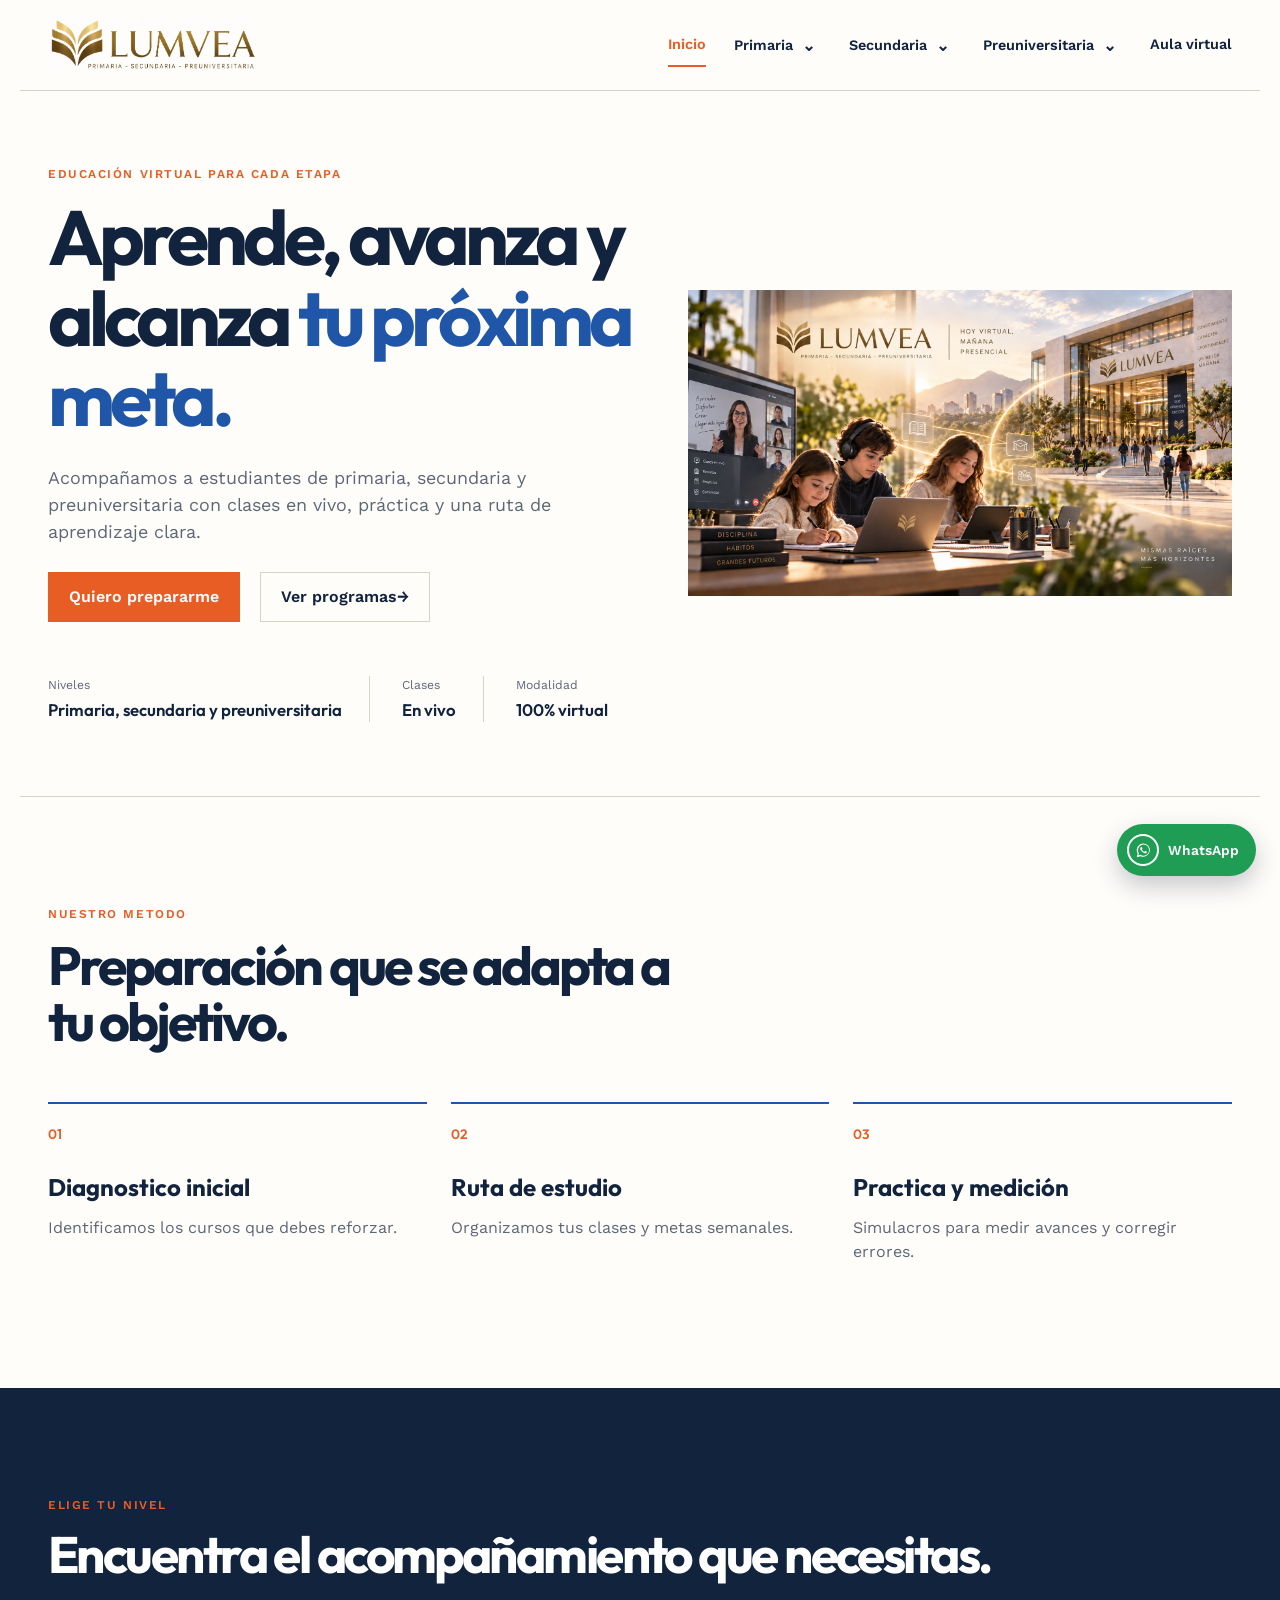
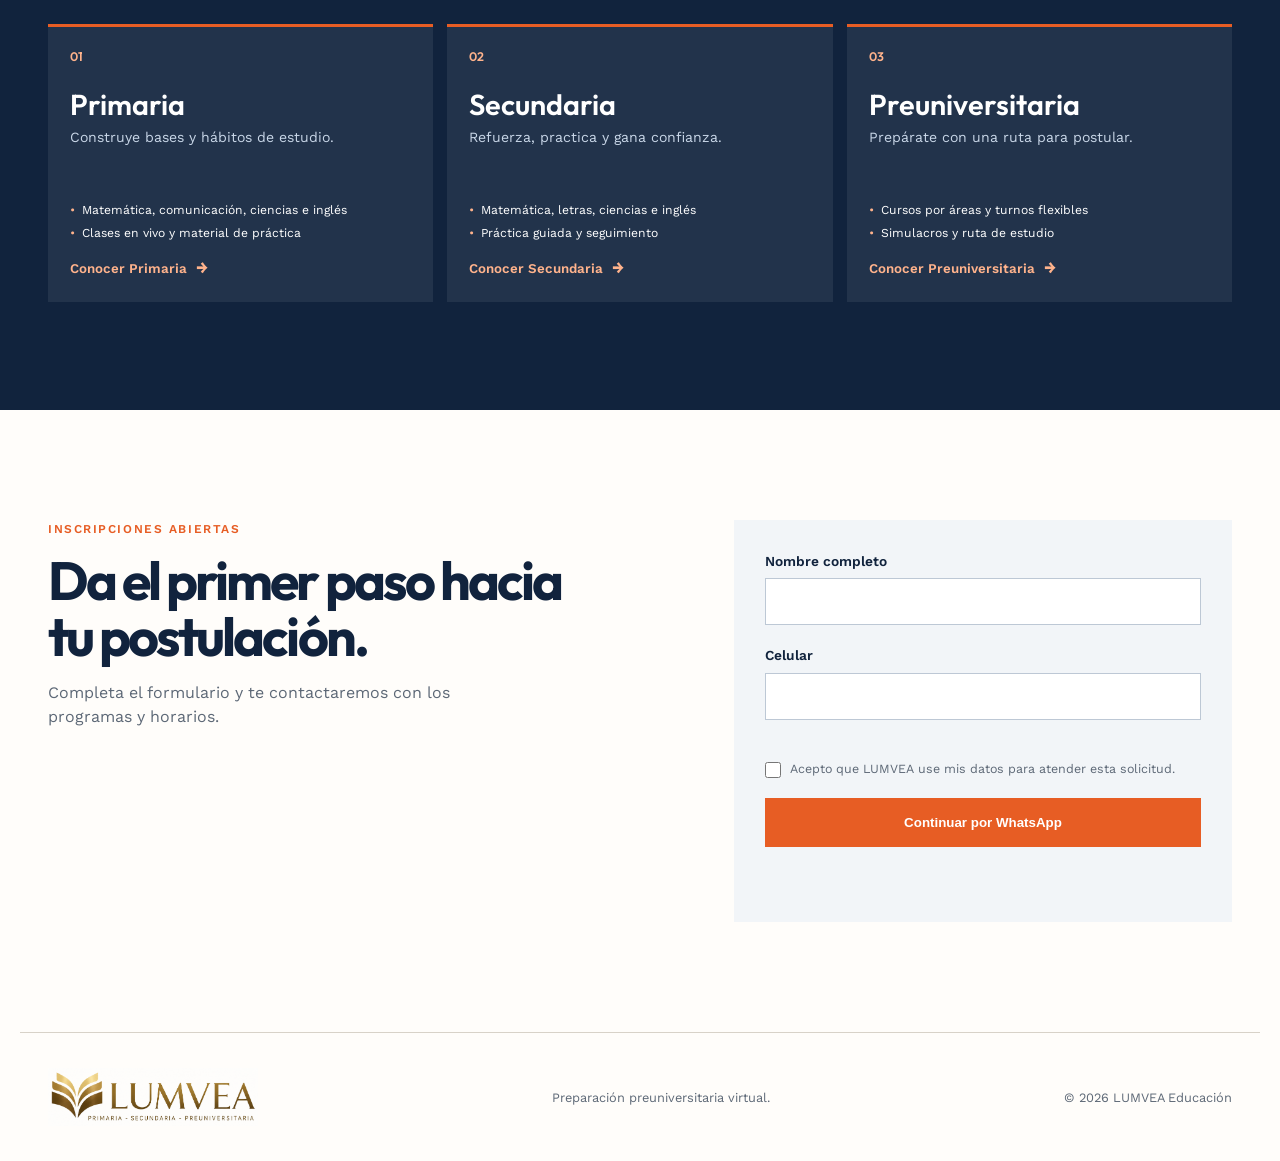
==== index.html @ f98b6818 "Initial LUMVEA website" ====
<!doctype html><html lang="es"><head><meta charset="UTF-8" /><meta name="viewport" content="width=device-width, initial-scale=1.0" /><meta name="description" content="LUMVEA Educación: preparación preuniversitaria virtual." /><title>LUMVEA Educación</title><link rel="preconnect" href="https://fonts.googleapis.com" /><link rel="preconnect" href="https://fonts.gstatic.com" crossorigin /><link href="https://fonts.googleapis.com/css2?family=Outfit:wght@400;500;600;700;800&family=Work+Sans:wght@400;500;600&display=swap" rel="stylesheet" /><link rel="stylesheet" href="styles.css" /></head><body><a class="skip-link" href="#contenido">Ir al contenido</a><header class="site-header"><a class="brand" href="index.html"><span class="brand-mark">L</span><span>Academia<br /><strong>Fibonacci</strong></span></a><button class="menu-button" type="button" aria-expanded="false" aria-controls="site-nav"><span class="sr-only">Abrir menu</span><span>Menu</span></button><nav id="site-nav" class="site-nav" aria-label="Navegacion principal"><a href="index.html">Inicio</a><a href="programas.html">Programas</a><a href="horarios.html">Horarios</a><a href="aula-virtual.html">Aula virtual</a><a class="nav-cta" href="#inscripción">Solicita información</a></nav></header><main id="contenido"><section class="hero"><div class="hero-copy"><p class="eyebrow">PREPARACION PREUNIVERSITARIA VIRTUAL</p><h1>Tu ingreso empieza con un <span>plan claro.</span></h1><p class="hero-text">Clases en vivo, simulacros y acompanamiento para construir el nivel que necesitas antes de postular.</p><div class="hero-actions"><a class="button button-primary" href="#inscripción">Quiero prepararme</a><a class="button button-plain" href="programas.html">Ver programas <span>&rarr;</span></a></div><dl class="hero-facts"><div><dt>Clases</dt><dd>En vivo</dd></div><div><dt>Grupos</dt><dd>Reducidos</dd></div><div><dt>Modalidad</dt><dd>100% virtual</dd></div></dl></div><div class="hero-art"><div class="orbit orbit-one"></div><div class="orbit orbit-two"></div><div class="math-card card-top"><span>f(n)</span><strong>2, 3, 5, 8, 13...</strong></div><div class="math-card card-bottom"><span>Meta</span><strong>Ingreso 2027</strong></div><div class="fibonacci"><span>1</span><span>1</span><span>2</span><span>3</span><span>5</span><span>8</span></div><p class="art-caption">Aprende con ritmo, practica con propósito.</p></div></section><section class="method section"><div class="section-heading"><p class="eyebrow">NUESTRO METODO</p><h2>Preparación que se adapta a tu objetivo.</h2></div><div class="method-grid"><article><span class="step">01</span><h3>Diagnostico inicial</h3><p>Identificamos los cursos que debes reforzar.</p></article><article><span class="step">02</span><h3>Ruta de estudio</h3><p>Organizamos tus clases y metas semanales.</p></article><article><span class="step">03</span><h3>Practica y medición</h3><p>Simulacros para medir avances y corregir errores.</p></article></div></section><section id="inscripción" class="enrollment section"><div class="enrollment-copy"><p class="eyebrow">INSCRIPCIONES ABIERTAS</p><h2>Da el primer paso hacia tu postulación.</h2><p>Completa el formulario y te contactaremos con los programas y horarios.</p></div><form id="interest-form" class="interest-form" novalidate><div class="form-row"><label for="name">Nombre completo</label><input id="name" name="name" required /></div><div class="form-row"><label for="phone">Celular</label><input id="phone" name="phone" inputmode="tel" required /></div><div class="form-row"><label for="program">Programa de interes</label><select id="program" name="program" required><option value="">Selecciona una opción</option><option>Por tema</option><option>Combinado</option><option>Integral</option></select></div><button class="button button-primary" type="submit">Solicitar información</button><p id="form-message" class="form-message" aria-live="polite"></p></form></section></main><footer class="site-footer"><a class="brand" href="index.html"><span class="brand-mark">L</span><span>Academia<br /><strong>Fibonacci</strong></span></a><p>Preparación preuniversitaria virtual.</p><p>&copy; <span id="year"></span> LUMVEA Educación</p></footer><script src="script.js"></script></body></html>
---- styles.css ----
:root { --ink: #11233d; --blue: #1f56a7; --blue-dark: #14386f; --orange: #e75d24; --cream: #f5f1e8; --paper: #fffdfa; --line: #d8d2c8; --muted: #5d6876; }
* { box-sizing: border-box; }
html { scroll-behavior: smooth; }
body { margin: 0; color: var(--ink); background: var(--paper); font-family: "Work Sans", sans-serif; line-height: 1.5; }
a { color: inherit; text-decoration: none; }
.skip-link { position: fixed; left: 1rem; top: -5rem; z-index: 10; padding: .7rem 1rem; background: var(--ink); color: #fff; }.skip-link:focus { top: 1rem; }
.site-header { max-width: 1240px; min-height: 86px; margin: auto; padding: 16px 28px; display: flex; align-items: center; justify-content: space-between; border-bottom: 1px solid var(--line); }
.brand { display: inline-flex; align-items: center; gap: 10px; font-size: .76rem; line-height: 1.02; letter-spacing: .06em; text-transform: uppercase; }.brand strong { font: 700 1.05rem "Outfit", sans-serif; letter-spacing: .02em; }.brand-mark { display: grid; place-items: center; width: 38px; height: 38px; background: var(--orange); color: #fff; font: 700 1.4rem "Outfit", sans-serif; }
.brand-logo { display: block; width: 210px; height: 58px; }.brand-logo img { display: block; width: 100%; height: 100%; object-fit: contain; }
.site-nav { display: flex; align-items: center; gap: 28px; font-size: .9rem; font-weight: 600; }.site-nav > a:not(.nav-cta):hover { color: var(--orange); }.nav-cta { padding: 10px 15px; border: 1px solid var(--ink); }.menu-button { display: none; border: 0; background: transparent; color: var(--ink); font: 600 .9rem "Work Sans", sans-serif; cursor: pointer; }
.site-nav a { position: relative; white-space: nowrap; }.site-nav .nav-active { color: var(--orange); }.site-nav .nav-active::after { content: ""; position: absolute; left: 0; right: 0; bottom: -11px; height: 2px; background: var(--orange); }
.nav-dropdown { position: relative; display: flex; align-items: center; gap: 3px; }.nav-dropdown button { border: 0; background: transparent; color: var(--ink); cursor: pointer; font: 600 .9rem "Work Sans", sans-serif; }.nav-dropdown-trigger { position: relative; padding: 7px 0; white-space: nowrap; }.nav-dropdown-arrow { width: 25px; height: 30px; font-size: 1rem !important; }.nav-dropdown .nav-active { color: var(--orange); }.nav-dropdown .nav-active::after { content: ""; position: absolute; left: 0; right: 0; bottom: -11px; height: 2px; background: var(--orange); }.nav-dropdown-panel { position: absolute; z-index: 10; top: calc(100% + 19px); left: -12px; display: none; width: 175px; padding: 8px; background: #fff; border: 1px solid var(--line); box-shadow: 0 12px 24px rgba(17,35,61,.12); }.nav-dropdown:hover .nav-dropdown-panel, .nav-dropdown:focus-within .nav-dropdown-panel, .nav-dropdown.is-open .nav-dropdown-panel { display: grid; }.nav-dropdown-panel a { padding: 9px; color: var(--ink); font-size: .82rem; }.nav-dropdown-panel a:hover { background: var(--cream); color: var(--blue); }
.hero, .section { max-width: 1240px; margin: auto; padding-left: 28px; padding-right: 28px; }.hero { min-height: 600px; display: grid; grid-template-columns: 1.04fr .96fr; gap: 50px; align-items: center; padding-top: 74px; padding-bottom: 74px; }.eyebrow { margin: 0 0 14px; color: var(--orange); font-size: .75rem; letter-spacing: .13em; font-weight: 600; }.hero h1, h2, h3 { font-family: "Outfit", sans-serif; line-height: 1.05; }.hero h1 { max-width: 690px; margin: 0; font-size: clamp(3.25rem, 6vw, 5.7rem); letter-spacing: -.065em; }.hero h1 span { color: var(--blue); }.hero-text { max-width: 560px; margin: 26px 0; color: var(--muted); font-size: 1.12rem; }.hero-actions { display: flex; flex-wrap: wrap; align-items: center; gap: 20px; }.button { display: inline-flex; align-items: center; justify-content: center; min-height: 49px; padding: 12px 20px; border: 1px solid transparent; font-weight: 600; cursor: pointer; transition: background .2s, color .2s, border-color .2s; }.button-primary { background: var(--orange); color: #fff; }.button-primary:hover, .button-primary:focus-visible { background: #c94713; }.button-plain { color: var(--ink); border-color: var(--line); }.button-plain:hover { border-color: var(--ink); }.hero-facts { display: flex; gap: 32px; margin: 54px 0 0; }.hero-facts div { padding-right: 27px; border-right: 1px solid var(--line); }.hero-facts div:last-child { border: 0; }.hero-facts dt { color: var(--muted); font-size: .76rem; }.hero-facts dd { margin: 3px 0 0; font-family: "Outfit", sans-serif; font-size: 1.05rem; font-weight: 600; }
.hero-art { position: relative; overflow: hidden; min-height: 445px; background: var(--blue); color: #fff; }.orbit { position: absolute; border: 1px solid rgba(255,255,255,.34); border-radius: 50%; }.orbit-one { width: 500px; height: 500px; left: 5%; top: -21%; }.orbit-two { width: 330px; height: 330px; right: -16%; bottom: -30%; }.math-card { position: absolute; z-index: 1; width: 190px; padding: 18px; background: var(--paper); color: var(--ink); box-shadow: 0 15px 30px rgba(10, 24, 53, .2); }.math-card span { display: block; margin-bottom: 5px; color: var(--orange); font-size: .72rem; font-weight: 600; text-transform: uppercase; }.math-card strong { font: 600 1.03rem "Outfit", sans-serif; }.card-top { top: 61px; right: 28px; }.card-bottom { bottom: 54px; left: 32px; }.fibonacci { position: absolute; left: 50%; top: 50%; width: 240px; height: 240px; transform: translate(-50%, -50%); }.fibonacci span { position: absolute; display: grid; place-items: center; border: 1px solid rgba(255,255,255,.65); font: 600 1.3rem "Outfit", sans-serif; }.fibonacci span:nth-child(1) { width: 40px; height: 40px; left: 0; top: 0; }.fibonacci span:nth-child(2) { width: 40px; height: 40px; left: 40px; top: 0; }.fibonacci span:nth-child(3) { width: 80px; height: 80px; left: 0; top: 40px; }.fibonacci span:nth-child(4) { width: 120px; height: 120px; left: 80px; top: 0; }.fibonacci span:nth-child(5) { width: 200px; height: 200px; left: 0; top: 120px; }.fibonacci span:nth-child(6) { width: 240px; height: 240px; left: 0; top: 0; }.art-caption { position: absolute; right: 28px; bottom: 25px; margin: 0; font: 500 .74rem "Outfit", sans-serif; letter-spacing: .08em; text-transform: uppercase; }
.section { padding-top: 108px; padding-bottom: 108px; }.section-heading { max-width: 650px; }.section h2 { margin: 0; font-size: clamp(2.3rem, 4.2vw, 4rem); letter-spacing: -.055em; }.method { border-top: 1px solid var(--line); }.method-grid { display: grid; grid-template-columns: repeat(3, 1fr); gap: 24px; margin-top: 52px; }.method-grid article { padding-top: 18px; border-top: 2px solid var(--blue); }.step, .program-index { color: var(--orange); font: 600 .85rem "Outfit", sans-serif; }.method-grid h3 { margin: 29px 0 12px; font-size: 1.5rem; }.method-grid p, .split-heading > p, .schedule-intro > p, .proof-content p { color: var(--muted); }
.page-intro { max-width: 950px; padding-top: 100px; padding-bottom: 64px; }.page-intro h1 { max-width: 800px; margin: 0; font: 700 clamp(3rem, 6vw, 5.6rem)/1 "Outfit", sans-serif; letter-spacing: -.06em; }.page-intro > p:last-child { max-width: 610px; margin: 24px 0 0; color: var(--muted); font-size: 1.08rem; }
.level-overview { display: grid; grid-template-columns: 1fr .36fr; gap: 72px; align-items: start; background: var(--cream); }.level-overview h2 { max-width: 700px; }.level-overview > div > p:last-child { max-width: 720px; color: var(--muted); }.level-overview aside { display: grid; grid-template-columns: 1fr; gap: 5px; padding: 26px; background: var(--ink); color: #fff; }.level-overview aside strong { color: #ffb38c; font: 700 2.4rem "Outfit", sans-serif; }.level-overview aside span { margin-bottom: 18px; color: #d7e1ef; font-size: .82rem; }
.interface-schedule { display: grid; grid-template-columns: .8fr 1.2fr; gap: 70px; align-items: center; border-top: 1px solid var(--line); }.interface-schedule h2, .level-router h2 { margin: 0; font-size: clamp(2.2rem, 4vw, 3.8rem); letter-spacing: -.05em; }.interface-schedule div > p:last-child { color: var(--muted); }.interface-schedule ol { margin: 0; padding: 0; list-style: none; border-top: 1px solid var(--ink); }.interface-schedule li { display: grid; grid-template-columns: 100px 1fr; gap: 15px; padding: 18px 0; border-bottom: 1px solid var(--line); }.interface-schedule li span { color: var(--orange); font: 600 .76rem "Outfit", sans-serif; }.interface-schedule li strong { font: 600 1rem "Outfit", sans-serif; }.level-router { max-width: none; background: var(--ink); color: #fff; padding-left: max(28px, calc((100vw - 1184px)/2)); padding-right: max(28px, calc((100vw - 1184px)/2)); }.level-router > div { display: grid; grid-template-columns: repeat(3, 1fr); gap: 14px; margin-top: 42px; }.level-router a { min-height: 278px; padding: 22px; display: flex; flex-direction: column; background: rgba(255,255,255,.07); border-top: 3px solid var(--orange); transition: background .2s, transform .2s; }.level-router a:hover { background: rgba(255,255,255,.13); transform: translateY(-3px); }.level-router a span { color: #ffb38c; font: 600 .78rem "Outfit", sans-serif; }.level-router a strong { margin-top: 22px; font: 600 1.8rem "Outfit", sans-serif; }.level-router a p { margin: 5px 0 0; color: #c9d7e8; font-size: .88rem; }.level-router a ul { display: grid; gap: 4px; margin: auto 0 0; padding: 0; list-style: none; }.level-router a li { color: #fff; font-size: .76rem; }.level-router a li::before { content: "•"; margin-right: 7px; color: #ffb38c; }.level-router a small { margin-top: 14px; color: #ffb38c; font-weight: 600; }.level-router a small b { margin-left: 5px; font-size: 1rem; }
.weekly-schedule { max-width: none; background: var(--ink); color: #fff; padding-left: max(28px, calc((100vw - 1184px)/2)); padding-right: max(28px, calc((100vw - 1184px)/2)); }.weekly-schedule-heading { display: grid; grid-template-columns: 1fr .6fr; gap: 60px; align-items: end; margin-bottom: 38px; }.weekly-schedule h2 { margin: 0; font-size: clamp(2.2rem, 4vw, 3.8rem); letter-spacing: -.05em; }.weekly-schedule-heading > p { margin: 0; color: #c8d6e8; }.schedule-table-wrap { overflow-x: auto; }.weekly-schedule table { width: 100%; min-width: 880px; border-collapse: collapse; background: rgba(255,255,255,.05); }.weekly-schedule th, .weekly-schedule td { padding: 16px 13px; border: 1px solid rgba(255,255,255,.18); text-align: left; vertical-align: top; }.weekly-schedule thead th { background: rgba(255,255,255,.12); color: #ffb38c; font: 600 .75rem "Outfit", sans-serif; letter-spacing: .06em; text-transform: uppercase; }.weekly-schedule tbody th { color: #fff; font: 600 .82rem "Outfit", sans-serif; white-space: nowrap; }.weekly-schedule td { color: #d8e3f0; font-size: .85rem; }
.level-subnav { max-width: 1240px; margin: 0 auto; padding: 0 28px 28px; display: flex; flex-wrap: wrap; gap: 8px; }.level-subnav a, .overview-links a { padding: 10px 14px; border: 1px solid var(--line); color: var(--ink); font-weight: 600; font-size: .86rem; }.level-subnav a:hover, .overview-links a:hover { border-color: var(--blue); background: var(--blue); color: #fff; }.level-content { border-top: 1px solid var(--line); }.level-content h2 { margin: 0; font-size: clamp(2.2rem, 4vw, 3.8rem); letter-spacing: -.05em; }.content-lead { max-width: 620px; color: var(--muted); }.course-grid { display: grid; grid-template-columns: repeat(2, 1fr); gap: 14px; margin-top: 38px; }.course-grid article, .block-list article { padding: 22px; background: var(--cream); border-top: 3px solid var(--orange); }.course-grid h3 { margin: 0; font-size: 1.45rem; }.course-grid p { margin: 8px 0 0; color: var(--muted); }.block-list { display: grid; grid-template-columns: repeat(2, 1fr); gap: 14px; margin-top: 38px; }.block-list article { display: grid; gap: 9px; }.block-list span { color: var(--orange); font: 600 .76rem "Outfit", sans-serif; }.block-list strong { font: 600 1.1rem "Outfit", sans-serif; }.overview-links { display: flex; flex-wrap: wrap; gap: 12px; margin-top: 34px; }
.course-grid a { display: inline-block; margin-top: 20px; color: var(--blue); font-size: .84rem; font-weight: 600; }.shift-switch { display: flex; gap: 8px; margin: 28px 0 16px; }.shift-button, .choose-package { border: 1px solid var(--line); background: #fff; color: var(--ink); padding: 10px 14px; font: 600 .84rem "Work Sans", sans-serif; cursor: pointer; }.shift-button.is-selected, .shift-button:hover, .choose-package:hover { border-color: var(--blue); background: var(--blue); color: #fff; }.level-table { max-width: 1184px; margin: 0 auto; }.choose-package { margin-top: 16px; color: var(--blue); }.package-selection { min-height: 24px; margin: 24px 0 0; color: var(--blue-dark); font-weight: 600; }
.course-area { margin: 0 0 16px !important; color: var(--orange) !important; font: 600 .7rem "Outfit", sans-serif; letter-spacing: .08em; text-transform: uppercase; }
.level-package-controls { margin: 28px 0 20px; }.level-package-filter { min-height: 40px; padding: 8px 14px; border: 1px solid #a9b7c6; background: #fff; color: var(--ink); font: 600 .82rem "Work Sans", sans-serif; cursor: pointer; }.level-package-filter:hover, .level-package-filter.is-selected { border-color: var(--blue); background: var(--blue); color: #fff; }.level-package-card[hidden] { display: none; }
.programs { background: var(--ink); color: #fff; max-width: none; padding-left: max(28px, calc((100vw - 1184px)/2)); padding-right: max(28px, calc((100vw - 1184px)/2)); }.split-heading { max-width: none; display: grid; grid-template-columns: 1.1fr .65fr; gap: 60px; align-items: end; }.split-heading > p { margin: 0; color: #cbd3df; }.program-grid { display: grid; grid-template-columns: repeat(4, 1fr); gap: 14px; margin-top: 56px; }.program-card { min-height: 283px; padding: 23px; background: rgba(255,255,255,.06); display: flex; flex-direction: column; }.program-card h3 { margin: 34px 0 10px; font-size: 1.55rem; }.program-card > p:not(.program-index) { margin: 0; color: #ced7e4; font-size: .92rem; }.program-card a { margin-top: auto; padding-top: 25px; color: #fff; font-weight: 600; font-size: .86rem; }.program-card a:hover { color: #ffb38c; }.feature-card { background: var(--orange); }.feature-card .program-index, .feature-card > p:not(.program-index) { color: #fff; }
.packages { max-width: none; background: #eef3f7; padding-left: max(28px, calc((100vw - 1184px)/2)); padding-right: max(28px, calc((100vw - 1184px)/2)); }.packages .split-heading > p { color: var(--muted); }.turn-choice { display: flex; flex-wrap: wrap; align-items: center; gap: 10px; margin-top: 42px; }.turn-choice > p, .package-step { margin: 0 8px 0 0; color: var(--ink); font-size: .88rem; }.turn-choice strong, .package-step strong, .package-note strong { color: var(--orange); }.turn-button { min-height: 48px; padding: 8px 13px; border: 1px solid #b5c0cd; background: #fff; color: var(--ink); text-align: left; font: 600 .84rem "Work Sans", sans-serif; cursor: pointer; }.turn-button small { display: block; margin-top: 2px; color: var(--muted); font-weight: 400; }.turn-button:hover, .turn-button.is-selected { border-color: var(--blue); background: var(--blue); color: #fff; }.turn-button.is-selected small { color: #dce8fa; }.turn-summary { margin: 17px 0 0; color: var(--muted); font-size: .8rem; }.block-times { display: grid; grid-template-columns: repeat(4, 1fr); gap: 1px; max-width: 760px; margin-top: 14px; background: #c8d1db; }.block-times span { padding: 10px; background: #fff; color: var(--muted); font-size: .7rem; }.block-times strong { display: block; margin-top: 3px; color: var(--ink); font: 600 .86rem "Outfit", sans-serif; }.pricing-explainer { max-width: 760px; margin-top: 1px; padding: 14px; border-left: 3px solid var(--orange); background: #fff; }.pricing-explainer strong { font: 600 .83rem "Outfit", sans-serif; }.pricing-explainer p { margin: 4px 0 0; color: var(--muted); font-size: .8rem; }.package-step { margin-top: 34px; }.package-key { display: flex; flex-wrap: wrap; gap: 8px; margin-top: 12px; }.package-key span { padding: 7px 9px; border-left: 2px solid var(--blue); background: #dbe7f4; color: var(--muted); font-size: .75rem; }.package-key b { color: var(--ink); }.package-grid { display: grid; grid-template-columns: repeat(4, 1fr); gap: 14px; margin-top: 15px; }.package-card { min-height: 314px; padding: 22px; display: flex; flex-direction: column; background: #fff; border-top: 3px solid var(--blue); }.package-label { margin: 0; color: var(--orange); font: 600 .68rem "Outfit", sans-serif; letter-spacing: .1em; }.package-card h3 { margin: 27px 0 10px; font-size: 1.45rem; }.package-card > p:not(.package-label):not(.price-row) { margin: 0; color: var(--muted); font-size: .88rem; }.price-row { display: flex; align-items: baseline; gap: 7px; margin: 9px 0 0; font-family: "Outfit", sans-serif; }.price-row:first-of-type { margin-top: auto; padding-top: 18px; }.price-row span { min-width: 74px; color: var(--muted); font: 500 .73rem "Work Sans", sans-serif; }.price-row del { color: var(--muted); font-size: .93rem; }.price-row strong { color: var(--orange); font-size: 1.25rem; }.price-row em { padding: 3px 6px; background: #fee1d3; color: #9b3510; font: 600 .62rem "Work Sans", sans-serif; font-style: normal; }.package-card a { margin-top: 16px; color: var(--blue); font-size: .84rem; font-weight: 600; }.package-card a:hover { color: var(--orange); }.package-card-complete { background: var(--ink); border-top-color: var(--orange); color: #fff; }.package-card-complete > p:not(.package-label):not(.price-row), .package-card-complete .price-row span, .package-card-complete .price-row del { color: #d6e0ed; }.package-card-complete .price-row em { background: #ffb38c; }.package-note { margin: 22px 0 0; color: var(--muted); font-size: .77rem; }
.packages { max-width: none; background: #eef3f7; padding-left: max(28px, calc((100vw - 1184px)/2)); padding-right: max(28px, calc((100vw - 1184px)/2)); }.packages .split-heading > p { color: var(--muted); }.turn-choice { display: flex; flex-wrap: wrap; align-items: center; gap: 10px; margin-top: 42px; }.turn-choice > p, .package-step { margin: 0 8px 0 0; color: var(--ink); font-size: .88rem; }.turn-choice strong, .package-step strong, .package-note strong { color: var(--orange); }.turn-button { min-height: 48px; padding: 8px 13px; border: 1px solid #b5c0cd; background: #fff; color: var(--ink); text-align: left; font: 600 .84rem "Work Sans", sans-serif; cursor: pointer; }.turn-button small { display: block; margin-top: 2px; color: var(--muted); font-weight: 400; }.turn-button:hover, .turn-button.is-selected { border-color: var(--blue); background: var(--blue); color: #fff; }.turn-button.is-selected small { color: #dce8fa; }.turn-summary { margin: 17px 0 0; color: var(--muted); font-size: .8rem; }.block-times { display: grid; grid-template-columns: repeat(4, 1fr); gap: 1px; max-width: 760px; margin-top: 14px; background: #c8d1db; }.block-times span { padding: 10px; background: #fff; color: var(--muted); font-size: .7rem; }.block-times strong { display: block; margin-top: 3px; color: var(--ink); font: 600 .86rem "Outfit", sans-serif; }.pricing-explainer { max-width: 760px; margin-top: 1px; padding: 14px; border-left: 3px solid var(--orange); background: #fff; }.pricing-explainer strong { font: 600 .83rem "Outfit", sans-serif; }.pricing-explainer p { margin: 4px 0 0; color: var(--muted); font-size: .8rem; }.package-step { margin-top: 34px; }.package-key { display: flex; flex-wrap: wrap; gap: 8px; margin-top: 12px; }.package-key span { padding: 7px 9px; border-left: 2px solid var(--blue); background: #dbe7f4; color: var(--muted); font-size: .75rem; }.package-key b { color: var(--ink); }.package-controls { display: flex; flex-wrap: wrap; gap: 8px; margin-top: 15px; }.package-filter { min-height: 39px; padding: 8px 12px; border: 1px solid #a9b7c6; background: #fff; color: var(--ink); font: 600 .78rem "Work Sans", sans-serif; cursor: pointer; }.package-filter:hover, .package-filter.is-selected { border-color: var(--blue); background: var(--blue); color: #fff; }.package-grid { display: grid; grid-template-columns: repeat(4, 1fr); gap: 14px; margin-top: 15px; }.package-card[hidden] { display: none; }.package-card { min-height: 314px; padding: 22px; display: flex; flex-direction: column; background: #fff; border-top: 3px solid var(--blue); }.package-label { margin: 0; color: var(--orange); font: 600 .68rem "Outfit", sans-serif; letter-spacing: .1em; }.package-card h3 { margin: 27px 0 10px; font-size: 1.45rem; }.package-card > p:not(.package-label):not(.price-row) { margin: 0; color: var(--muted); font-size: .88rem; }.price-row { display: flex; align-items: baseline; gap: 7px; margin: 9px 0 0; font-family: "Outfit", sans-serif; }.price-row:first-of-type { margin-top: auto; padding-top: 18px; }.price-row span { min-width: 74px; color: var(--muted); font: 500 .73rem "Work Sans", sans-serif; }.price-row del { color: var(--muted); font-size: .93rem; }.price-row strong { color: var(--orange); font-size: 1.25rem; }.price-row em { padding: 3px 6px; background: #fee1d3; color: #9b3510; font: 600 .62rem "Work Sans", sans-serif; font-style: normal; }.package-card a { margin-top: 16px; color: var(--blue); font-size: .84rem; font-weight: 600; }.package-card a:hover { color: var(--orange); }.package-card-complete { background: var(--ink); border-top-color: var(--orange); color: #fff; }.package-card-complete > p:not(.package-label):not(.price-row), .package-card-complete .price-row span, .package-card-complete .price-row del { color: #d6e0ed; }.package-card-complete .price-row em { background: #ffb38c; }.package-note { margin: 22px 0 0; color: var(--muted); font-size: .77rem; }
.schedule { display: grid; grid-template-columns: .87fr 1.13fr; gap: 80px; align-items: center; }.schedule-intro h2 { margin-bottom: 22px; }.text-link { display: inline-block; margin-top: 14px; color: var(--blue); font-weight: 600; border-bottom: 1px solid var(--blue); }.schedule-list { border-top: 1px solid var(--ink); }.schedule-list div { display: grid; grid-template-columns: .8fr 1.2fr .5fr; gap: 10px; padding: 22px 0; border-bottom: 1px solid var(--line); align-items: baseline; }.schedule-list span, .schedule-list small { color: var(--muted); font-size: .84rem; }.schedule-list strong { font: 600 clamp(1.25rem, 2.4vw, 2rem) "Outfit", sans-serif; }
.proof { max-width: none; background: var(--cream); padding-left: max(28px, calc((100vw - 1184px)/2)); padding-right: max(28px, calc((100vw - 1184px)/2)); }.proof-content { display: grid; grid-template-columns: 1.15fr .6fr; gap: 80px; align-items: end; }.proof-content h2 { font-size: clamp(2.45rem, 4.4vw, 4.3rem); }.proof-content p { margin: 0; }
.roles { background: var(--blue-dark); color: #fff; max-width: none; padding-left: max(28px, calc((100vw - 1184px)/2)); padding-right: max(28px, calc((100vw - 1184px)/2)); }.roles .split-heading > p { color: #d4e1f4; }.role-grid { display: grid; grid-template-columns: repeat(3, 1fr); gap: 16px; margin-top: 52px; }.role-grid article { min-height: 210px; padding: 24px; border: 1px solid rgba(255,255,255,.3); }.role-number { color: #ffaf85; font: 600 .78rem "Outfit", sans-serif; }.role-grid h3 { margin: 31px 0 10px; font-size: 1.55rem; }.role-grid p { margin: 0; color: #d4e1f4; font-size: .9rem; }
.enrollment { display: grid; grid-template-columns: 1fr .85fr; gap: 100px; padding-top: 110px; padding-bottom: 110px; }.enrollment-copy h2 { max-width: 540px; }.enrollment-copy > p:not(.eyebrow) { max-width: 470px; color: var(--muted); }.form-note { margin-top: 42px; font-size: .83rem; }.interest-form { display: grid; gap: 20px; padding: 31px; background: #f2f5f8; }.form-row { display: grid; gap: 7px; }.form-row label { font-weight: 600; font-size: .86rem; }.form-row input, .form-row select { width: 100%; min-height: 47px; padding: 10px; border: 1px solid #bdc8d5; border-radius: 0; background: #fff; color: var(--ink); font: inherit; }.form-row input:focus, .form-row select:focus, a:focus-visible, button:focus-visible { outline: 3px solid #ffb38c; outline-offset: 2px; }.form-message { min-height: 24px; margin: 0; color: var(--blue-dark); font-size: .86rem; }.site-footer { max-width: 1240px; margin: auto; padding: 35px 28px; display: flex; align-items: center; justify-content: space-between; gap: 20px; border-top: 1px solid var(--line); font-size: .8rem; color: var(--muted); }.site-footer p { margin: 0; }.sr-only { position: absolute; width: 1px; height: 1px; padding: 0; margin: -1px; overflow: hidden; clip: rect(0,0,0,0); white-space: nowrap; border: 0; }
@media (max-width: 820px) { .site-header { min-height: 72px; padding: 14px 20px; position: relative; }.menu-button { display: block; }.site-nav { display: none; position: absolute; z-index: 5; left: 0; right: 0; top: 100%; padding: 18px 20px; flex-direction: column; align-items: stretch; gap: 16px; background: var(--paper); border-bottom: 1px solid var(--line); }.site-nav.is-open { display: flex; }.nav-cta { text-align: center; }.hero, .section { padding-left: 20px; padding-right: 20px; }.hero { grid-template-columns: 1fr; gap: 42px; padding-top: 55px; }.hero-art { min-height: 390px; }.method-grid, .program-grid, .package-grid { grid-template-columns: repeat(2, 1fr); }.split-heading, .schedule, .proof-content, .enrollment { grid-template-columns: 1fr; gap: 36px; }.section { padding-top: 72px; padding-bottom: 72px; }.site-footer { padding: 28px 20px; flex-wrap: wrap; } }
@media (max-width: 500px) { .hero h1 { font-size: 3.15rem; }.hero-facts { gap: 12px; }.hero-facts div { padding-right: 12px; }.method-grid, .program-grid, .package-grid, .role-grid, .block-times { grid-template-columns: 1fr; }.program-card { min-height: 220px; }.schedule-list div { grid-template-columns: 1fr; gap: 3px; }.schedule-list strong { order: 3; }.hero-art { min-height: 350px; }.math-card { transform: scale(.82); }.card-top { transform-origin: top right; }.card-bottom { transform-origin: bottom left; }.fibonacci { transform: translate(-50%, -50%) scale(.75); }.art-caption { max-width: 180px; text-align: right; }.site-footer { align-items: flex-start; flex-direction: column; } }
@media (prefers-reduced-motion: reduce) { html { scroll-behavior: auto; } *, *::before, *::after { transition-duration: .01ms !important; animation-duration: .01ms !important; } }
@media (max-width: 820px) { .level-overview { grid-template-columns: 1fr; gap: 32px; } }
@media (max-width: 820px) { .interface-schedule { grid-template-columns: 1fr; gap: 32px; }.level-router > div { grid-template-columns: 1fr; } .site-nav .nav-active::after { display: none; } }
@media (max-width: 820px) { .nav-dropdown { display: grid; grid-template-columns: 1fr auto; }.nav-dropdown-panel { position: static; grid-column: 1 / -1; width: 100%; box-shadow: none; border: 0; background: var(--cream); }.nav-dropdown:hover .nav-dropdown-panel { display: none; }.nav-dropdown.is-open .nav-dropdown-panel { display: grid; }.nav-dropdown-panel a { padding-left: 16px; } }
@media (max-width: 820px) { .weekly-schedule-heading { grid-template-columns: 1fr; gap: 20px; } }
@media (max-width: 820px) { .course-grid, .block-list { grid-template-columns: 1fr; } }

@media (max-width: 820px) {
  .site-header { align-items: center; flex-wrap: wrap; }
  .site-nav.is-open { position: static; flex-basis: 100%; width: 100%; margin-top: 10px; padding: 12px 0 4px; border-top: 1px solid var(--line); border-bottom: 0; background: transparent; }
  .site-nav { max-height: calc(100vh - 90px); overflow-y: auto; }
  .site-nav > a, .nav-dropdown { min-height: 42px; }
  .nav-dropdown { width: 100%; }
  .nav-dropdown-panel { margin: 0; }
  .nav-dropdown:focus-within .nav-dropdown-panel, .nav-dropdown:hover .nav-dropdown-panel { display: none; }
  .nav-dropdown.is-open .nav-dropdown-panel { display: grid; }
  .menu-button { min-width: 48px; min-height: 44px; }
}

/* Level interfaces */
#level-interface { background: linear-gradient(180deg, #fffdfa 0, #fffdfa 42%, #f5f1e8 100%); }
#level-interface .page-intro { position: relative; overflow: hidden; }
#level-interface .page-intro { padding-top: 72px; padding-bottom: 42px; }
#level-interface .page-intro::after { content: ""; position: absolute; width: 310px; height: 310px; right: -120px; top: 20px; border: 1px solid #e6c476; border-radius: 50%; opacity: .7; }
.level-subnav { position: sticky; top: 0; z-index: 8; max-width: none; padding: 13px max(28px, calc((100vw - 1184px)/2)); background: rgba(255,253,250,.94); border-top: 1px solid var(--line); border-bottom: 1px solid var(--line); backdrop-filter: blur(12px); }
.level-subnav a { border: 0; border-bottom: 2px solid transparent; border-radius: 0; padding: 9px 3px; margin-right: 20px; color: var(--muted); }
.level-subnav a:hover, .level-subnav a.is-current { background: transparent; border-color: #b88724; color: #8a6419; }
.level-content { padding-top: 84px; padding-bottom: 96px; }
.level-start { padding-top: 58px; padding-bottom: 68px; }
.level-content h2 { max-width: 760px; }
.content-lead { font-size: 1.03rem; }
.course-grid { grid-template-columns: repeat(3, 1fr); gap: 16px; }
.course-grid article { min-height: 190px; display: flex; flex-direction: column; padding: 24px; background: #fff; border: 1px solid #e8dfd0; border-top: 4px solid #b88724; box-shadow: 0 8px 20px rgba(32,42,55,.06); transition: transform .2s, box-shadow .2s; }
.course-grid article:hover { transform: translateY(-4px); box-shadow: 0 16px 28px rgba(32,42,55,.1); }
.course-grid h3 { font-size: 1.3rem; line-height: 1.12; }
.course-grid a { margin-top: auto; padding-top: 18px; color: #8a6419; }
.course-grid .course-copy { margin: 11px 0 0; color: var(--muted); font-size: .88rem; line-height: 1.45; }
.course-area { color: #b88724 !important; }
.shift-switch { padding: 6px; width: fit-content; border: 1px solid #dfd4c2; background: #fff; }
.shift-button { border: 0; color: var(--muted); }
.shift-button.is-selected, .shift-button:hover { background: #173b76; color: #fff; }
.level-table { border: 1px solid #d8c9af; box-shadow: 0 12px 26px rgba(32,42,55,.08); }
.level-table table { background: #fff; }
.level-table thead th { background: #173b76; color: #fff; }
.level-table tbody th { color: #8a6419; background: #fff8e8; }
.level-table td { color: var(--ink); }
.shift-switch { border-radius: 12px; box-shadow: 0 5px 15px rgba(32,42,55,.06); }
.shift-button { display: grid; gap: 3px; text-align: left; border-radius: 7px; }
.shift-button small { color: inherit; font: 500 .7rem "Work Sans", sans-serif; opacity: .76; }
.schedule-hint { display: none; margin: 0 0 10px; color: var(--muted); font-size: .8rem; }
.level-table { padding: 7px; border: 1px solid #d6c19d; border-radius: 14px; background: #fff; box-shadow: 0 14px 32px rgba(32,42,55,.09); }
.level-table table { width: 100%; min-width: 0; border-collapse: separate; border-spacing: 0; table-layout: fixed; overflow: hidden; border-radius: 9px; }
.level-table th, .level-table td { padding: 17px 12px; border-right: 1px solid #e6dccb; border-bottom: 1px solid #e6dccb; text-align: center; vertical-align: middle; }
.level-table thead th { background: #173b76; color: #fff; font: 600 .86rem "Outfit", sans-serif; }
.level-table thead th:first-child { width: 126px; border-radius: 8px 0 0 0; }
.level-table thead th:last-child { border-radius: 0 8px 0 0; border-right: 0; }
.level-table tbody th { background: #fff8e8; color: #8a6419; font: 700 .85rem "Outfit", sans-serif; line-height: 1.45; }
.level-table tbody td { min-height: 84px; color: var(--ink); font: 500 .92rem "Work Sans", sans-serif; line-height: 1.38; }
.level-table tbody tr:nth-child(even) td { background: #fcfaf5; }
.level-table tr > *:last-child { border-right: 0; }
.level-table tbody tr:last-child > * { border-bottom: 0; }
.level-package-controls { padding: 7px; width: fit-content; border: 1px solid #dfd4c2; background: #fff; }
.level-package-filter { border: 0; color: var(--muted); }
.level-package-filter:hover, .level-package-filter.is-selected { background: #173b76; color: #fff; }
.level-package-card { min-height: 305px; background: #fff; border-top-color: #b88724; box-shadow: 0 8px 20px rgba(32,42,55,.06); }
.level-package-card .package-label { color: #b88724; }
.level-package-card h3 { font-size: 1.35rem; }
.level-package-card .package-subjects { margin: 12px 0 0; color: var(--muted); font-size: .79rem; line-height: 1.45; }
.level-package-card .package-subjects b { color: var(--ink); }
.choose-package { width: 100%; margin-top: 20px; border-color: #173b76; background: #173b76; color: #fff; }
.choose-package:hover { background: #b88724; border-color: #b88724; }
.package-selection { padding: 14px 16px; background: #edf4ee; color: #215a38; }
@media (max-width: 820px) { .level-subnav { top: 0; overflow-x: auto; flex-wrap: nowrap; }.level-subnav a { flex: 0 0 auto; }.course-grid { grid-template-columns: 1fr; }.level-content { padding-top: 62px; padding-bottom: 72px; } }
@media (max-width: 820px) { .schedule-hint { display: block; }.level-table table { width: 900px; min-width: 900px; } }

.price-row:first-of-type strong { position: relative; }
.price-row:first-of-type strong::after { content: "OFERTA SEMANAL"; position: absolute; left: 0; top: -18px; padding: 2px 5px; background: #fee1d3; color: #9b3510; font: 600 .52rem "Work Sans", sans-serif; letter-spacing: .03em; white-space: nowrap; }

.hero-art { min-height: 0; align-self: center; aspect-ratio: 16 / 9; background: #fff url("assets/lumvea-campus.png") center / contain no-repeat; }
.hero-art .orbit, .hero-art .math-card, .hero-art .fibonacci, .hero-art .art-caption { display: none; }
.whatsapp-float { position: fixed; z-index: 20; right: 24px; bottom: 24px; display: inline-flex; align-items: center; gap: 9px; min-height: 52px; padding: 9px 17px 9px 10px; border-radius: 999px; background: #1f9d55; color: #fff; box-shadow: 0 10px 24px rgba(17,35,61,.24); font: 600 .86rem "Work Sans", sans-serif; transition: background .2s, transform .2s; }
.whatsapp-float:hover, .whatsapp-float:focus-visible { background: #187b43; color: #fff; transform: translateY(-2px); }
.whatsapp-mark { display: grid; place-items: center; width: 32px; height: 32px; border: 2px solid currentColor; border-radius: 50%; }
.whatsapp-mark svg { width: 19px; height: 19px; }
.schedule-contact { margin: 0 0 18px; }
.form-selection { margin: 0; padding: 11px 13px; border-left: 3px solid var(--orange); background: #fff; color: var(--blue-dark); font-size: .84rem; font-weight: 600; }
.form-consent { display: flex; align-items: flex-start; gap: 9px; color: var(--muted); font-size: .78rem; line-height: 1.45; cursor: pointer; }
.form-consent input { width: 16px; height: 16px; margin: 2px 0 0; accent-color: var(--blue); }
.form-honeypot { position: absolute; left: -9999px; width: 1px; height: 1px; opacity: 0; pointer-events: none; }
@media (max-width: 500px) { .whatsapp-float { right: 16px; bottom: 16px; min-height: 48px; padding-right: 14px; } }
@media (max-width: 820px) { .hero-art { min-height: 0; aspect-ratio: 16 / 10; background-color: #fff; background-position: center; background-size: contain; } }
@media (max-width: 820px) {
  .site-nav.is-open { gap: 0; }
  .site-nav > a, .nav-dropdown { min-height: 52px; border-bottom: 1px solid var(--line); }
  .site-nav > a { display: flex; align-items: center; }
  .nav-dropdown { align-items: center; }
  .nav-dropdown-trigger { width: 100%; padding: 14px 0; text-align: left; }
  .nav-dropdown-arrow { display: grid; place-items: center; width: 44px; height: 44px; }
  .nav-dropdown-panel { margin: 0 -12px 0 0; }
  .nav-dropdown-panel a { padding: 11px 16px; }
}
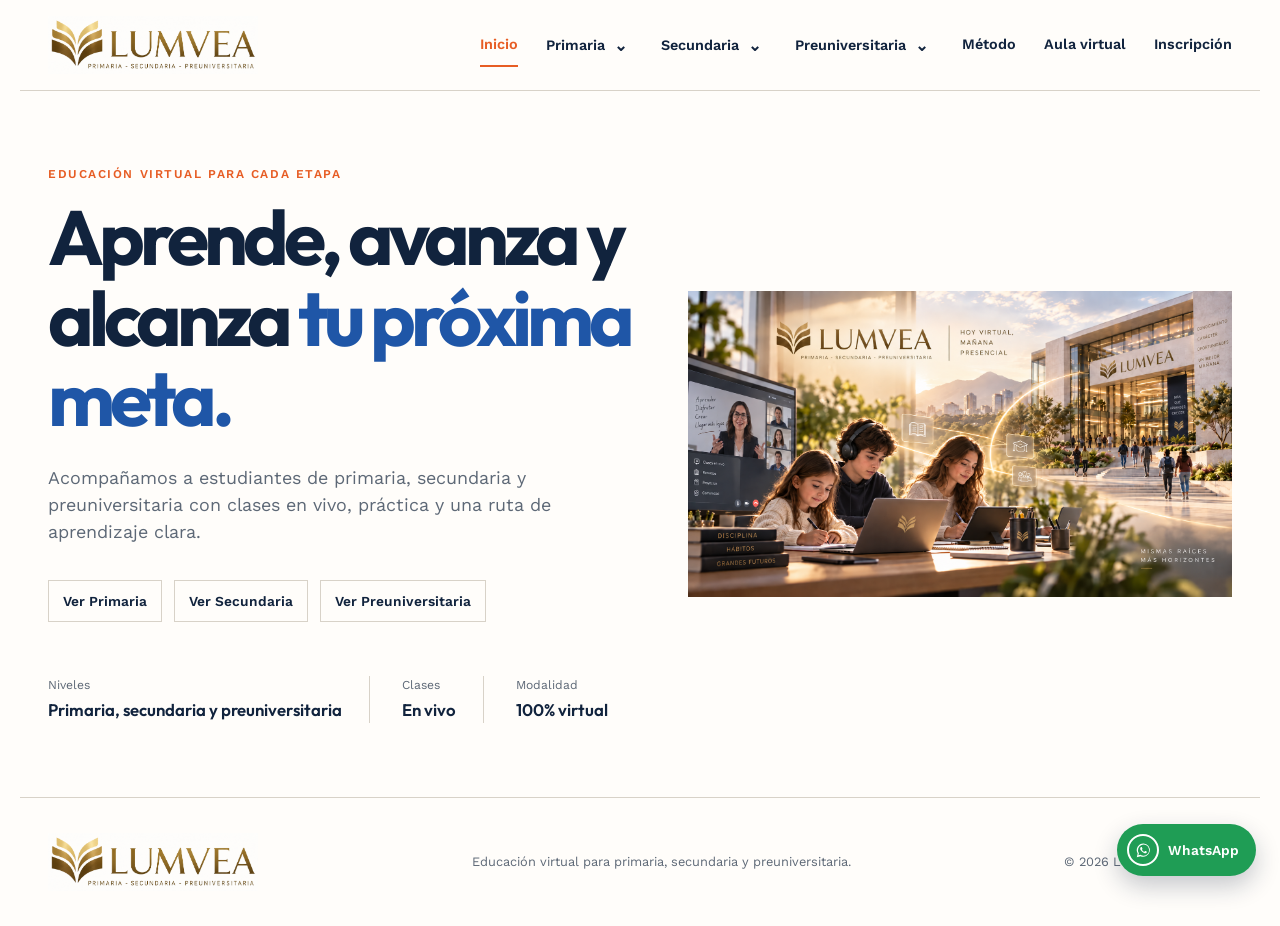
==== commit dce23c04: "Use LUMVEA Educación branding" ====
--- a/index.html
+++ b/index.html
@@ -1 +1,154 @@
-<!doctype html><html lang="es"><head><meta charset="UTF-8" /><meta name="viewport" content="width=device-width, initial-scale=1.0" /><meta name="description" content="LUMVEA Educación: preparación preuniversitaria virtual." /><title>LUMVEA Educación</title><link rel="preconnect" href="https://fonts.googleapis.com" /><link rel="preconnect" href="https://fonts.gstatic.com" crossorigin /><link href="https://fonts.googleapis.com/css2?family=Outfit:wght@400;500;600;700;800&family=Work+Sans:wght@400;500;600&display=swap" rel="stylesheet" /><link rel="stylesheet" href="styles.css" /></head><body><a class="skip-link" href="#contenido">Ir al contenido</a><header class="site-header"><a class="brand" href="index.html"><span class="brand-mark">L</span><span>Academia<br /><strong>Fibonacci</strong></span></a><button class="menu-button" type="button" aria-expanded="false" aria-controls="site-nav"><span class="sr-only">Abrir menu</span><span>Menu</span></button><nav id="site-nav" class="site-nav" aria-label="Navegacion principal"><a href="index.html">Inicio</a><a href="programas.html">Programas</a><a href="horarios.html">Horarios</a><a href="aula-virtual.html">Aula virtual</a><a class="nav-cta" href="#inscripción">Solicita información</a></nav></header><main id="contenido"><section class="hero"><div class="hero-copy"><p class="eyebrow">PREPARACION PREUNIVERSITARIA VIRTUAL</p><h1>Tu ingreso empieza con un <span>plan claro.</span></h1><p class="hero-text">Clases en vivo, simulacros y acompanamiento para construir el nivel que necesitas antes de postular.</p><div class="hero-actions"><a class="button button-primary" href="#inscripción">Quiero prepararme</a><a class="button button-plain" href="programas.html">Ver programas <span>&rarr;</span></a></div><dl class="hero-facts"><div><dt>Clases</dt><dd>En vivo</dd></div><div><dt>Grupos</dt><dd>Reducidos</dd></div><div><dt>Modalidad</dt><dd>100% virtual</dd></div></dl></div><div class="hero-art"><div class="orbit orbit-one"></div><div class="orbit orbit-two"></div><div class="math-card card-top"><span>f(n)</span><strong>2, 3, 5, 8, 13...</strong></div><div class="math-card card-bottom"><span>Meta</span><strong>Ingreso 2027</strong></div><div class="fibonacci"><span>1</span><span>1</span><span>2</span><span>3</span><span>5</span><span>8</span></div><p class="art-caption">Aprende con ritmo, practica con propósito.</p></div></section><section class="method section"><div class="section-heading"><p class="eyebrow">NUESTRO METODO</p><h2>Preparación que se adapta a tu objetivo.</h2></div><div class="method-grid"><article><span class="step">01</span><h3>Diagnostico inicial</h3><p>Identificamos los cursos que debes reforzar.</p></article><article><span class="step">02</span><h3>Ruta de estudio</h3><p>Organizamos tus clases y metas semanales.</p></article><article><span class="step">03</span><h3>Practica y medición</h3><p>Simulacros para medir avances y corregir errores.</p></article></div></section><section id="inscripción" class="enrollment section"><div class="enrollment-copy"><p class="eyebrow">INSCRIPCIONES ABIERTAS</p><h2>Da el primer paso hacia tu postulación.</h2><p>Completa el formulario y te contactaremos con los programas y horarios.</p></div><form id="interest-form" class="interest-form" novalidate><div class="form-row"><label for="name">Nombre completo</label><input id="name" name="name" required /></div><div class="form-row"><label for="phone">Celular</label><input id="phone" name="phone" inputmode="tel" required /></div><div class="form-row"><label for="program">Programa de interes</label><select id="program" name="program" required><option value="">Selecciona una opción</option><option>Por tema</option><option>Combinado</option><option>Integral</option></select></div><button class="button button-primary" type="submit">Solicitar información</button><p id="form-message" class="form-message" aria-live="polite"></p></form></section></main><footer class="site-footer"><a class="brand" href="index.html"><span class="brand-mark">L</span><span>Academia<br /><strong>Fibonacci</strong></span></a><p>Preparación preuniversitaria virtual.</p><p>&copy; <span id="year"></span> LUMVEA Educación</p></footer><script src="script.js"></script></body></html>
+<!doctype html>
+<html lang="es">
+  <head>
+    <meta charset="UTF-8" />
+    <meta name="viewport" content="width=device-width, initial-scale=1.0" />
+    <meta
+      name="description"
+      content="LUMVEA Educación: preparación preuniversitaria virtual."
+    />
+    <title>LUMVEA Educación</title>
+    <link rel="preconnect" href="https://fonts.googleapis.com" />
+    <link rel="preconnect" href="https://fonts.gstatic.com" crossorigin />
+    <link
+      href="https://fonts.googleapis.com/css2?family=Outfit:wght@400;500;600;700;800&family=Work+Sans:wght@400;500;600&display=swap"
+      rel="stylesheet"
+    />
+    <link rel="stylesheet" href="styles.css" />
+  </head>
+  <body>
+    <a class="skip-link" href="#contenido">Ir al contenido</a>
+    <header class="site-header">
+      <a class="brand" href="index.html"
+        ><span class="brand-mark">L</span
+        ><span>LUMVEA Educación</span></a
+      ><button
+        class="menu-button"
+        type="button"
+        aria-expanded="false"
+        aria-controls="site-nav"
+      >
+        <span class="sr-only">Abrir menu</span><span>Menu</span>
+      </button>
+      <nav id="site-nav" class="site-nav" aria-label="Navegacion principal">
+        <a href="index.html">Inicio</a><a href="programas.html">Programas</a
+        ><a href="horarios.html">Horarios</a
+        ><a href="aula-virtual.html">Aula virtual</a
+        ><a class="nav-cta" href="#inscripción">Solicita información</a>
+      </nav>
+    </header>
+    <main id="contenido">
+      <section class="hero">
+        <div class="hero-copy">
+          <p class="eyebrow">PREPARACION PREUNIVERSITARIA VIRTUAL</p>
+          <h1>Tu ingreso empieza con un <span>plan claro.</span></h1>
+          <p class="hero-text">
+            Clases en vivo, simulacros y acompanamiento para construir el nivel
+            que necesitas antes de postular.
+          </p>
+          <div class="hero-actions">
+            <a class="button button-primary" href="#inscripción"
+              >Quiero prepararme</a
+            ><a class="button button-plain" href="programas.html"
+              >Ver programas <span>&rarr;</span></a
+            >
+          </div>
+          <dl class="hero-facts">
+            <div>
+              <dt>Clases</dt>
+              <dd>En vivo</dd>
+            </div>
+            <div>
+              <dt>Grupos</dt>
+              <dd>Reducidos</dd>
+            </div>
+            <div>
+              <dt>Modalidad</dt>
+              <dd>100% virtual</dd>
+            </div>
+          </dl>
+        </div>
+        <div class="hero-art">
+          <div class="orbit orbit-one"></div>
+          <div class="orbit orbit-two"></div>
+          <div class="math-card card-top">
+            <span>f(n)</span><strong>2, 3, 5, 8, 13...</strong>
+          </div>
+          <div class="math-card card-bottom">
+            <span>Meta</span><strong>Ingreso 2027</strong>
+          </div>
+          <div class="fibonacci">
+            <span>1</span><span>1</span><span>2</span><span>3</span
+            ><span>5</span><span>8</span>
+          </div>
+          <p class="art-caption">Aprende con ritmo, practica con propósito.</p>
+        </div>
+      </section>
+      <section class="method section">
+        <div class="section-heading">
+          <p class="eyebrow">NUESTRO METODO</p>
+          <h2>Preparación que se adapta a tu objetivo.</h2>
+        </div>
+        <div class="method-grid">
+          <article>
+            <span class="step">01</span>
+            <h3>Diagnostico inicial</h3>
+            <p>Identificamos los cursos que debes reforzar.</p>
+          </article>
+          <article>
+            <span class="step">02</span>
+            <h3>Ruta de estudio</h3>
+            <p>Organizamos tus clases y metas semanales.</p>
+          </article>
+          <article>
+            <span class="step">03</span>
+            <h3>Practica y medición</h3>
+            <p>Simulacros para medir avances y corregir errores.</p>
+          </article>
+        </div>
+      </section>
+      <section id="inscripción" class="enrollment section">
+        <div class="enrollment-copy">
+          <p class="eyebrow">INSCRIPCIONES ABIERTAS</p>
+          <h2>Da el primer paso hacia tu postulación.</h2>
+          <p>
+            Completa el formulario y te contactaremos con los programas y
+            horarios.
+          </p>
+        </div>
+        <form id="interest-form" class="interest-form" novalidate>
+          <div class="form-row">
+            <label for="name">Nombre completo</label
+            ><input id="name" name="name" required />
+          </div>
+          <div class="form-row">
+            <label for="phone">Celular</label
+            ><input id="phone" name="phone" inputmode="tel" required />
+          </div>
+          <div class="form-row">
+            <label for="program">Programa de interes</label
+            ><select id="program" name="program" required>
+              <option value="">Selecciona una opción</option>
+              <option>Por tema</option>
+              <option>Combinado</option>
+              <option>Integral</option>
+            </select>
+          </div>
+          <button class="button button-primary" type="submit">
+            Solicitar información
+          </button>
+          <p id="form-message" class="form-message" aria-live="polite"></p>
+        </form>
+      </section>
+    </main>
+    <footer class="site-footer">
+      <a class="brand" href="index.html"
+        ><span class="brand-mark">L</span
+        ><span>LUMVEA Educación</span></a
+      >
+      <p>Preparación preuniversitaria virtual.</p>
+      <p>&copy; <span id="year"></span> LUMVEA Educación</p>
+    </footer>
+    <script src="script.js"></script>
+  </body>
+</html>
--- a/styles.css
+++ b/styles.css
@@ -9,7 +9,7 @@
 .brand-logo { display: block; width: 210px; height: 58px; }.brand-logo img { display: block; width: 100%; height: 100%; object-fit: contain; }
 .site-nav { display: flex; align-items: center; gap: 28px; font-size: .9rem; font-weight: 600; }.site-nav > a:not(.nav-cta):hover { color: var(--orange); }.nav-cta { padding: 10px 15px; border: 1px solid var(--ink); }.menu-button { display: none; border: 0; background: transparent; color: var(--ink); font: 600 .9rem "Work Sans", sans-serif; cursor: pointer; }
 .site-nav a { position: relative; white-space: nowrap; }.site-nav .nav-active { color: var(--orange); }.site-nav .nav-active::after { content: ""; position: absolute; left: 0; right: 0; bottom: -11px; height: 2px; background: var(--orange); }
-.nav-dropdown { position: relative; display: flex; align-items: center; gap: 3px; }.nav-dropdown button { border: 0; background: transparent; color: var(--ink); cursor: pointer; font: 600 .9rem "Work Sans", sans-serif; }.nav-dropdown-trigger { position: relative; padding: 7px 0; white-space: nowrap; }.nav-dropdown-arrow { width: 25px; height: 30px; font-size: 1rem !important; }.nav-dropdown .nav-active { color: var(--orange); }.nav-dropdown .nav-active::after { content: ""; position: absolute; left: 0; right: 0; bottom: -11px; height: 2px; background: var(--orange); }.nav-dropdown-panel { position: absolute; z-index: 10; top: calc(100% + 19px); left: -12px; display: none; width: 175px; padding: 8px; background: #fff; border: 1px solid var(--line); box-shadow: 0 12px 24px rgba(17,35,61,.12); }.nav-dropdown:hover .nav-dropdown-panel, .nav-dropdown:focus-within .nav-dropdown-panel, .nav-dropdown.is-open .nav-dropdown-panel { display: grid; }.nav-dropdown-panel a { padding: 9px; color: var(--ink); font-size: .82rem; }.nav-dropdown-panel a:hover { background: var(--cream); color: var(--blue); }
+.nav-dropdown { position: relative; display: flex; align-items: center; gap: 3px; }.nav-dropdown button { border: 0; background: transparent; color: var(--ink); cursor: pointer; font: 600 .9rem "Work Sans", sans-serif; }.nav-dropdown-trigger { position: relative; padding: 7px 0; white-space: nowrap; }.nav-dropdown-arrow { width: 25px; height: 30px; font-size: 1rem !important; }.nav-dropdown .nav-active { color: var(--orange); }.nav-dropdown .nav-active::after { content: ""; position: absolute; left: 0; right: 0; bottom: -11px; height: 2px; background: var(--orange); }.nav-dropdown-panel { position: absolute; z-index: 10; top: 100%; left: -12px; display: none; width: 175px; padding: 8px; background: #fff; border: 1px solid var(--line); box-shadow: 0 12px 24px rgba(17,35,61,.12); }.nav-dropdown:hover .nav-dropdown-panel, .nav-dropdown:focus-within .nav-dropdown-panel, .nav-dropdown.is-open .nav-dropdown-panel { display: grid; }.nav-dropdown-panel a { padding: 9px; color: var(--ink); font-size: .82rem; }.nav-dropdown-panel a:hover { background: var(--cream); color: var(--blue); }
 .hero, .section { max-width: 1240px; margin: auto; padding-left: 28px; padding-right: 28px; }.hero { min-height: 600px; display: grid; grid-template-columns: 1.04fr .96fr; gap: 50px; align-items: center; padding-top: 74px; padding-bottom: 74px; }.eyebrow { margin: 0 0 14px; color: var(--orange); font-size: .75rem; letter-spacing: .13em; font-weight: 600; }.hero h1, h2, h3 { font-family: "Outfit", sans-serif; line-height: 1.05; }.hero h1 { max-width: 690px; margin: 0; font-size: clamp(3.25rem, 6vw, 5.7rem); letter-spacing: -.065em; }.hero h1 span { color: var(--blue); }.hero-text { max-width: 560px; margin: 26px 0; color: var(--muted); font-size: 1.12rem; }.hero-actions { display: flex; flex-wrap: wrap; align-items: center; gap: 20px; }.button { display: inline-flex; align-items: center; justify-content: center; min-height: 49px; padding: 12px 20px; border: 1px solid transparent; font-weight: 600; cursor: pointer; transition: background .2s, color .2s, border-color .2s; }.button-primary { background: var(--orange); color: #fff; }.button-primary:hover, .button-primary:focus-visible { background: #c94713; }.button-plain { color: var(--ink); border-color: var(--line); }.button-plain:hover { border-color: var(--ink); }.hero-facts { display: flex; gap: 32px; margin: 54px 0 0; }.hero-facts div { padding-right: 27px; border-right: 1px solid var(--line); }.hero-facts div:last-child { border: 0; }.hero-facts dt { color: var(--muted); font-size: .76rem; }.hero-facts dd { margin: 3px 0 0; font-family: "Outfit", sans-serif; font-size: 1.05rem; font-weight: 600; }
 .hero-art { position: relative; overflow: hidden; min-height: 445px; background: var(--blue); color: #fff; }.orbit { position: absolute; border: 1px solid rgba(255,255,255,.34); border-radius: 50%; }.orbit-one { width: 500px; height: 500px; left: 5%; top: -21%; }.orbit-two { width: 330px; height: 330px; right: -16%; bottom: -30%; }.math-card { position: absolute; z-index: 1; width: 190px; padding: 18px; background: var(--paper); color: var(--ink); box-shadow: 0 15px 30px rgba(10, 24, 53, .2); }.math-card span { display: block; margin-bottom: 5px; color: var(--orange); font-size: .72rem; font-weight: 600; text-transform: uppercase; }.math-card strong { font: 600 1.03rem "Outfit", sans-serif; }.card-top { top: 61px; right: 28px; }.card-bottom { bottom: 54px; left: 32px; }.fibonacci { position: absolute; left: 50%; top: 50%; width: 240px; height: 240px; transform: translate(-50%, -50%); }.fibonacci span { position: absolute; display: grid; place-items: center; border: 1px solid rgba(255,255,255,.65); font: 600 1.3rem "Outfit", sans-serif; }.fibonacci span:nth-child(1) { width: 40px; height: 40px; left: 0; top: 0; }.fibonacci span:nth-child(2) { width: 40px; height: 40px; left: 40px; top: 0; }.fibonacci span:nth-child(3) { width: 80px; height: 80px; left: 0; top: 40px; }.fibonacci span:nth-child(4) { width: 120px; height: 120px; left: 80px; top: 0; }.fibonacci span:nth-child(5) { width: 200px; height: 200px; left: 0; top: 120px; }.fibonacci span:nth-child(6) { width: 240px; height: 240px; left: 0; top: 0; }.art-caption { position: absolute; right: 28px; bottom: 25px; margin: 0; font: 500 .74rem "Outfit", sans-serif; letter-spacing: .08em; text-transform: uppercase; }
 .section { padding-top: 108px; padding-bottom: 108px; }.section-heading { max-width: 650px; }.section h2 { margin: 0; font-size: clamp(2.3rem, 4.2vw, 4rem); letter-spacing: -.055em; }.method { border-top: 1px solid var(--line); }.method-grid { display: grid; grid-template-columns: repeat(3, 1fr); gap: 24px; margin-top: 52px; }.method-grid article { padding-top: 18px; border-top: 2px solid var(--blue); }.step, .program-index { color: var(--orange); font: 600 .85rem "Outfit", sans-serif; }.method-grid h3 { margin: 29px 0 12px; font-size: 1.5rem; }.method-grid p, .split-heading > p, .schedule-intro > p, .proof-content p { color: var(--muted); }
@@ -116,9 +116,14 @@
 .whatsapp-mark svg { width: 19px; height: 19px; }
 .schedule-contact { margin: 0 0 18px; }
 .form-selection { margin: 0; padding: 11px 13px; border-left: 3px solid var(--orange); background: #fff; color: var(--blue-dark); font-size: .84rem; font-weight: 600; }
+.package-contact { display: inline-block; margin-top: 12px; color: var(--blue-dark); font-size: .84rem; font-weight: 600; }
 .form-consent { display: flex; align-items: flex-start; gap: 9px; color: var(--muted); font-size: .78rem; line-height: 1.45; cursor: pointer; }
 .form-consent input { width: 16px; height: 16px; margin: 2px 0 0; accent-color: var(--blue); }
 .form-honeypot { position: absolute; left: -9999px; width: 1px; height: 1px; opacity: 0; pointer-events: none; }
+.cf-turnstile { min-height: 65px; }
+.package-card .choose-package { color: #fff; }
+.package-card .choose-package:hover, .package-card .choose-package:focus-visible { color: #fff; }
+.interest-form input[type="text"], .interest-form input[type="tel"] { position: relative; z-index: 1; pointer-events: auto; }
 @media (max-width: 500px) { .whatsapp-float { right: 16px; bottom: 16px; min-height: 48px; padding-right: 14px; } }
 @media (max-width: 820px) { .hero-art { min-height: 0; aspect-ratio: 16 / 10; background-color: #fff; background-position: center; background-size: contain; } }
 @media (max-width: 820px) {
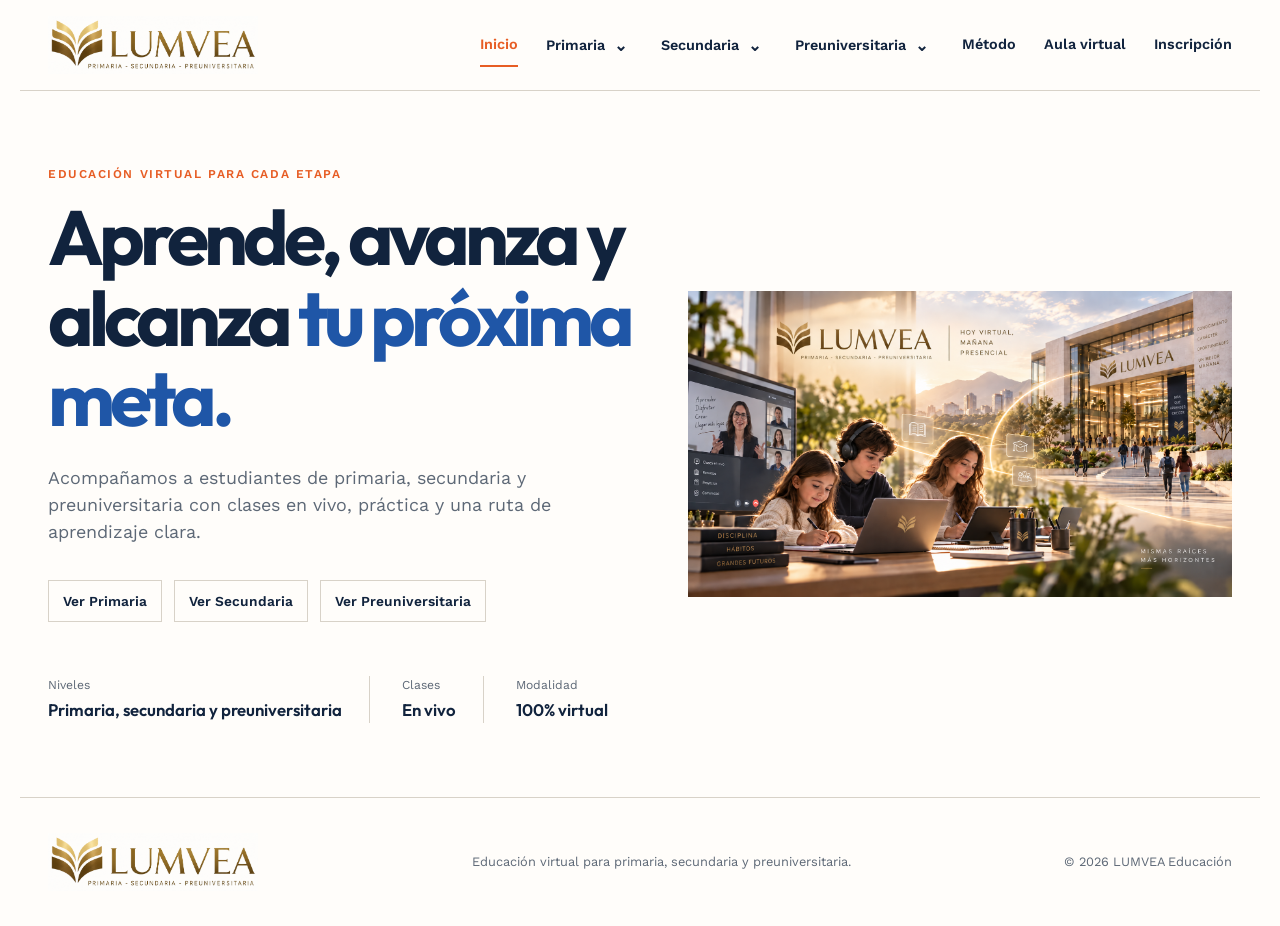
==== commit 73e8e9ea: "Start student virtual classroom" ====
--- a/index.html
+++ b/index.html
@@ -33,7 +33,7 @@
       <nav id="site-nav" class="site-nav" aria-label="Navegacion principal">
         <a href="index.html">Inicio</a><a href="programas.html">Programas</a
         ><a href="horarios.html">Horarios</a
-        ><a href="aula-virtual.html">Aula virtual</a
+        ><a href="aula/">Aula virtual</a
         ><a class="nav-cta" href="#inscripción">Solicita información</a>
       </nav>
     </header>
--- a/styles.css
+++ b/styles.css
@@ -81,13 +81,13 @@
 .shift-button small { color: inherit; font: 500 .7rem "Work Sans", sans-serif; opacity: .76; }
 .schedule-hint { display: none; margin: 0 0 10px; color: var(--muted); font-size: .8rem; }
 .level-table { padding: 7px; border: 1px solid #d6c19d; border-radius: 14px; background: #fff; box-shadow: 0 14px 32px rgba(32,42,55,.09); }
-.level-table table { width: 100%; min-width: 0; border-collapse: separate; border-spacing: 0; table-layout: fixed; overflow: hidden; border-radius: 9px; }
-.level-table th, .level-table td { padding: 17px 12px; border-right: 1px solid #e6dccb; border-bottom: 1px solid #e6dccb; text-align: center; vertical-align: middle; }
+.level-table table { width: 100%; min-width: 1080px; border-collapse: separate; border-spacing: 0; table-layout: auto; overflow: hidden; border-radius: 9px; }
+.level-table th, .level-table td { min-width: 126px; padding: 17px 10px; border-right: 1px solid #e6dccb; border-bottom: 1px solid #e6dccb; text-align: center; vertical-align: middle; }
 .level-table thead th { background: #173b76; color: #fff; font: 600 .86rem "Outfit", sans-serif; }
 .level-table thead th:first-child { width: 126px; border-radius: 8px 0 0 0; }
 .level-table thead th:last-child { border-radius: 0 8px 0 0; border-right: 0; }
 .level-table tbody th { background: #fff8e8; color: #8a6419; font: 700 .85rem "Outfit", sans-serif; line-height: 1.45; }
-.level-table tbody td { min-height: 84px; color: var(--ink); font: 500 .92rem "Work Sans", sans-serif; line-height: 1.38; }
+.level-table tbody td { min-height: 84px; overflow-wrap: normal; word-break: normal; color: var(--ink); font: 500 .92rem "Work Sans", sans-serif; line-height: 1.38; }
 .level-table tbody tr:nth-child(even) td { background: #fcfaf5; }
 .level-table tr > *:last-child { border-right: 0; }
 .level-table tbody tr:last-child > * { border-bottom: 0; }
@@ -103,7 +103,7 @@
 .choose-package:hover { background: #b88724; border-color: #b88724; }
 .package-selection { padding: 14px 16px; background: #edf4ee; color: #215a38; }
 @media (max-width: 820px) { .level-subnav { top: 0; overflow-x: auto; flex-wrap: nowrap; }.level-subnav a { flex: 0 0 auto; }.course-grid { grid-template-columns: 1fr; }.level-content { padding-top: 62px; padding-bottom: 72px; } }
-@media (max-width: 820px) { .schedule-hint { display: block; }.level-table table { width: 900px; min-width: 900px; } }
+@media (max-width: 820px) { .schedule-hint { display: block; }.level-table table { width: 1080px; min-width: 1080px; } }
 
 .price-row:first-of-type strong { position: relative; }
 .price-row:first-of-type strong::after { content: "OFERTA SEMANAL"; position: absolute; left: 0; top: -18px; padding: 2px 5px; background: #fee1d3; color: #9b3510; font: 600 .52rem "Work Sans", sans-serif; letter-spacing: .03em; white-space: nowrap; }
@@ -114,19 +114,61 @@
 .whatsapp-float:hover, .whatsapp-float:focus-visible { background: #187b43; color: #fff; transform: translateY(-2px); }
 .whatsapp-mark { display: grid; place-items: center; width: 32px; height: 32px; border: 2px solid currentColor; border-radius: 50%; }
 .whatsapp-mark svg { width: 19px; height: 19px; }
-.schedule-contact { margin: 0 0 18px; }
+.schedule-package-legend { display: flex; flex-wrap: wrap; gap: 10px 18px; margin: 0 0 18px; color: var(--muted); font-size: .8rem; }
+.schedule-key { display: inline-flex; align-items: center; gap: 7px; }
+.schedule-key::before { width: 11px; height: 11px; border: 1px solid #c8d1c9; content: ""; }
+.schedule-key-included::before { border-color: #2f7a4b; background: #ddf1e3; }
+.schedule-key-excluded::before { background: #fff; }
+.level-table td.is-package-subject { background: #ddf1e3; color: #1b5a35; font-weight: 700; box-shadow: inset 3px 0 0 #2f7a4b; }
+.level-table td.is-package-excluded { background: #fff; color: var(--muted); }
 .form-selection { margin: 0; padding: 11px 13px; border-left: 3px solid var(--orange); background: #fff; color: var(--blue-dark); font-size: .84rem; font-weight: 600; }
 .package-contact { display: inline-block; margin-top: 12px; color: var(--blue-dark); font-size: .84rem; font-weight: 600; }
+.custom-promotion { max-width: 1184px; margin: 0 auto; padding-top: 28px; }
+.promo-rules { display: flex; flex-wrap: wrap; gap: 10px; margin: 18px 0; }
+.promo-rules span { padding: 8px 11px; border-left: 3px solid #b88724; background: #fff8e8; color: var(--blue-dark); font-size: .8rem; }
+.promo-course-grid { display: grid; grid-template-columns: repeat(3, 1fr); gap: 10px; margin: 24px 0; }
+.promo-course-option { display: flex; gap: 10px; min-height: 64px; padding: 13px; border: 1px solid var(--line); background: #fff; cursor: pointer; }
+.promo-course-option:has(input:checked) { border-color: #2f7a4b; background: #ddf1e3; }
+.promo-course-option input { width: 18px; height: 18px; margin: 2px 0 0; accent-color: #2f7a4b; }
+.promo-course-option span { display: grid; gap: 3px; }
+.promo-course-option b { color: var(--ink); font-size: .88rem; }
+.promo-course-option small { color: var(--muted); font-size: .74rem; }
+.promo-summary { min-height: 48px; margin-bottom: 14px; padding: 13px; background: #edf4ee; color: #215a38; font-size: .88rem; }
+.promo-frequency { margin: 0 0 16px; }
+.promo-frequency p { margin: 0 0 8px; color: var(--ink); font-size: .86rem; font-weight: 600; }
+.promo-frequency > div { display: flex; flex-wrap: wrap; gap: 8px; }
+.promo-frequency button { border: 1px solid var(--line); background: #fff; color: var(--blue-dark); padding: 10px 14px; font: 600 .84rem "Work Sans", sans-serif; }
+.promo-frequency button.is-selected { border-color: #173b76; background: #173b76; color: #fff; }
+.custom-promo-continue:disabled { cursor: not-allowed; border-color: #c8d1c9; background: #c8d1c9; color: #fff; }
 .form-consent { display: flex; align-items: flex-start; gap: 9px; color: var(--muted); font-size: .78rem; line-height: 1.45; cursor: pointer; }
 .form-consent input { width: 16px; height: 16px; margin: 2px 0 0; accent-color: var(--blue); }
 .form-honeypot { position: absolute; left: -9999px; width: 1px; height: 1px; opacity: 0; pointer-events: none; }
 .cf-turnstile { min-height: 65px; }
 .package-card .choose-package { color: #fff; }
 .package-card .choose-package:hover, .package-card .choose-package:focus-visible { color: #fff; }
+.package-turn-actions { display: grid; grid-template-columns: 1fr 1fr; gap: 8px; margin-top: 20px; }
+.package-turn-actions .choose-package { margin-top: 0; font-size: .76rem; }
+.package-turn-actions .choose-package:last-child { border-color: #b88724; background: #fff8e8; color: var(--blue-dark); }
+.package-turn-actions .choose-package:last-child:hover { background: #b88724; color: #fff; }
+.promotion-turns { display: flex; flex-wrap: wrap; align-items: center; gap: 9px; margin-top: 16px; }
+.promotion-turns p { width: 100%; margin: 0; color: var(--ink); font-size: .86rem; font-weight: 600; }
+.schedule-selection-summary { display: flex; flex-wrap: wrap; align-items: center; gap: 10px 14px; margin: 0 0 18px; padding: 12px; border-left: 3px solid #2f7a4b; background: #edf4ee; }
+.schedule-selection-label { margin: 0; color: #215a38; font: 600 .8rem "Outfit", sans-serif; text-transform: uppercase; letter-spacing: .06em; }
+.schedule-selection-price { flex: 1 1 360px; color: #215a38; font-size: .84rem; }
+.schedule-selection-frequency { display: flex; flex-wrap: wrap; gap: 6px; }
+.schedule-selection-frequency[hidden], .promo-frequency[hidden] { display: none; }
+.schedule-selection-frequency button { border: 1px solid #173b76; background: #fff; color: var(--blue-dark); padding: 8px 10px; font: 600 .76rem "Work Sans", sans-serif; cursor: pointer; }
+.schedule-selection-frequency button.is-selected { background: #173b76; color: #fff; }
+.schedule-selection-summary [data-confirm-schedule-selection] { min-height: 38px; padding: 8px 12px; font-size: .8rem; }
+.schedule-selection-summary [data-confirm-schedule-selection][aria-disabled="true"] { cursor: not-allowed; background: #c8d1c9; border-color: #c8d1c9; pointer-events: none; }
+.level-table td[role="button"] { cursor: pointer; transition: background .15s, color .15s, box-shadow .15s; }
+.level-table td[role="button"]:focus-visible { outline: 3px solid #b88724; outline-offset: -3px; }
 .interest-form input[type="text"], .interest-form input[type="tel"] { position: relative; z-index: 1; pointer-events: auto; }
 @media (max-width: 500px) { .whatsapp-float { right: 16px; bottom: 16px; min-height: 48px; padding-right: 14px; } }
 @media (max-width: 820px) { .hero-art { min-height: 0; aspect-ratio: 16 / 10; background-color: #fff; background-position: center; background-size: contain; } }
 @media (max-width: 820px) {
+  .promo-course-grid { grid-template-columns: 1fr; }
+  .package-turn-actions { grid-template-columns: 1fr; }
   .site-nav.is-open { gap: 0; }
   .site-nav > a, .nav-dropdown { min-height: 52px; border-bottom: 1px solid var(--line); }
   .site-nav > a { display: flex; align-items: center; }
